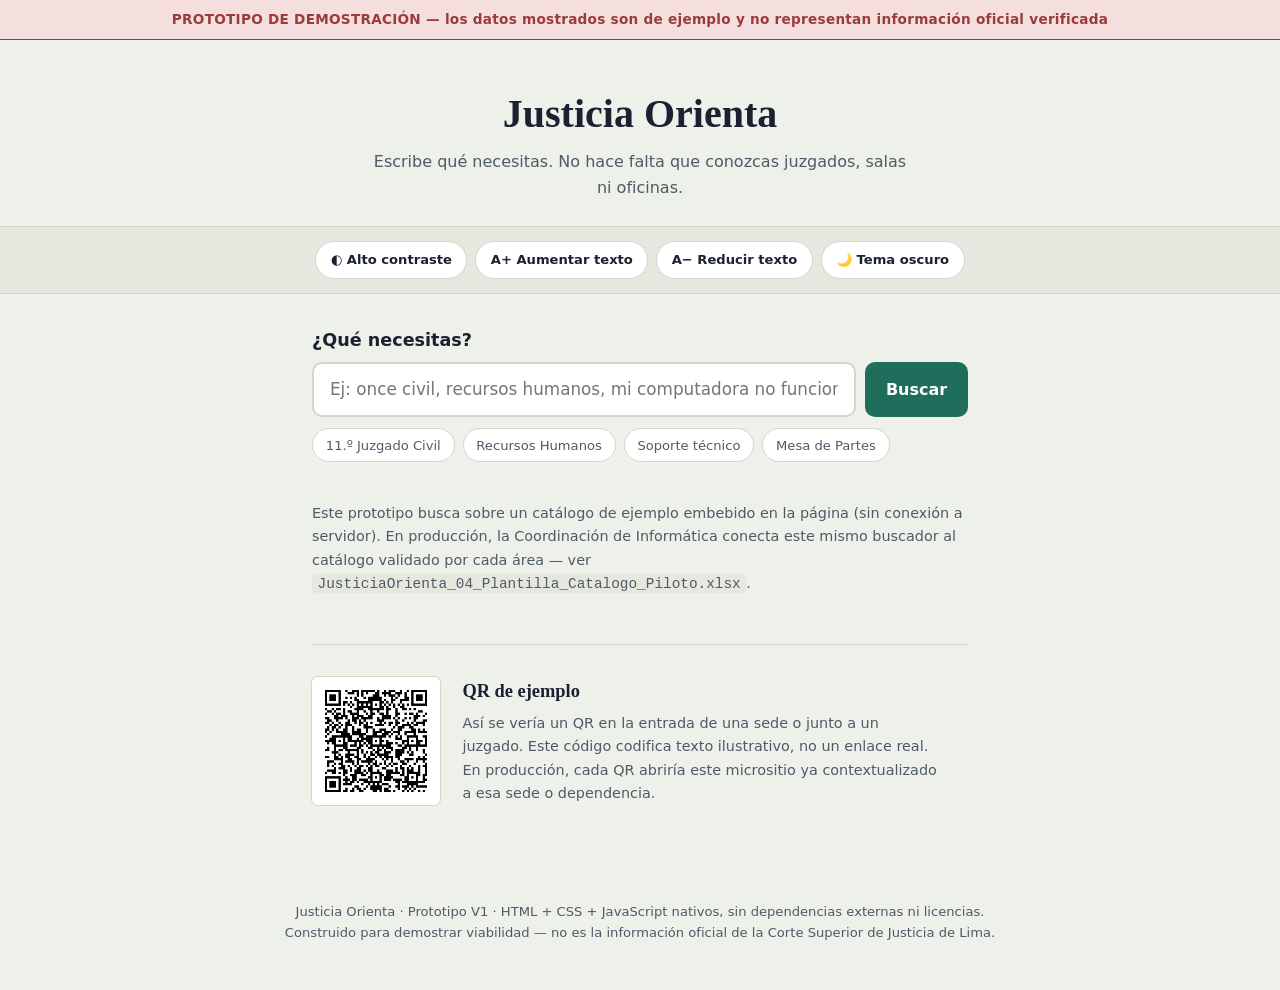
==== prototipo-v1/index.html @ 1df081e2 "Justicia Orienta: propuesta de concurso + prototipo V1 + backend V2 - Documentos oficiales del concu" ====
<!doctype html>
<html lang="es">
<head>
<meta charset="utf-8" />
<meta name="viewport" content="width=device-width, initial-scale=1" />
<title>Justicia Orienta — Prototipo V1</title>
<style>
  :root {
    --paper: #eef0ea; --ink: #1a2130; --ink-soft: #4e5a67; --line: #d3d6cc;
    --surface: #ffffff; --surface-soft: #e6e8e0;
    --accent: #a3670a; --accent-strong: #7d4e07; --accent-tint: #f3e2c2;
    --accent2: #1f6e5c; --accent2-strong: #144b3f; --accent2-tint: #d9ece6;
    --danger: #9c3b3b; --danger-tint: #f4dede;
    --font-display: 'Iowan Old Style','Palatino Linotype',Palatino,Georgia,serif;
    --font-body: 'Segoe UI',system-ui,-apple-system,Roboto,Arial,sans-serif;
    --font-mono: Consolas,'SFMono-Regular',Menlo,monospace;
    --fs: 16px;
  }
  @media (prefers-color-scheme: dark) {
    :root:not([data-theme="light"]) {
      --paper:#11151b; --ink:#ece9e1; --ink-soft:#a4adb6; --line:#2a323b;
      --surface:#181e26; --surface-soft:#1f2731;
      --accent:#e3a93c; --accent-strong:#f2c165; --accent-tint:#3a2f14;
      --accent2:#55b9a4; --accent2-strong:#86d3c2; --accent2-tint:#123029;
      --danger:#e08787; --danger-tint:#3a1f1f;
    }
  }
  :root[data-theme="dark"] {
    --paper:#11151b; --ink:#ece9e1; --ink-soft:#a4adb6; --line:#2a323b;
    --surface:#181e26; --surface-soft:#1f2731;
    --accent:#e3a93c; --accent-strong:#f2c165; --accent-tint:#3a2f14;
    --accent2:#55b9a4; --accent2-strong:#86d3c2; --accent2-tint:#123029;
    --danger:#e08787; --danger-tint:#3a1f1f;
  }
  html[data-contrast="alto"] {
    --paper:#000000; --ink:#ffffff; --ink-soft:#ffffff; --line:#ffffff;
    --surface:#000000; --surface-soft:#111111;
    --accent:#ffd166; --accent-strong:#ffd166; --accent-tint:#332900;
    --accent2:#7fffd4; --accent2-strong:#7fffd4; --accent2-tint:#00332a;
  }
  * { box-sizing: border-box; }
  body {
    margin: 0; background: var(--paper); color: var(--ink);
    font-family: var(--font-body); font-size: var(--fs); line-height: 1.6;
  }
  a { color: var(--accent-strong); }
  a:focus-visible, button:focus-visible, input:focus-visible {
    outline: 3px solid var(--accent2); outline-offset: 2px; border-radius: 4px;
  }
  .skip-link {
    position: absolute; left: -999px; top: 0; background: var(--accent2); color: #fff;
    padding: 0.6rem 1rem; z-index: 100;
  }
  .skip-link:focus { left: 1rem; top: 1rem; }

  .demo-banner {
    background: var(--danger-tint); color: var(--danger); border-bottom: 1px solid var(--danger);
    text-align: center; padding: 0.55rem 1rem; font-size: 0.85rem; font-weight: 700;
    letter-spacing: 0.02em;
  }

  header {
    padding: 2.4rem 1.5rem 1.6rem; text-align: center;
    border-bottom: 1px solid var(--line);
  }
  header h1 { font-family: var(--font-display); font-size: clamp(1.8rem,4vw,2.5rem); margin: 0.2rem 0; }
  header p { color: var(--ink-soft); max-width: 34rem; margin: 0 auto; }

  .toolbar {
    display: flex; flex-wrap: wrap; gap: 0.5rem; justify-content: center;
    padding: 0.9rem 1rem; border-bottom: 1px solid var(--line); background: var(--surface-soft);
  }
  .toolbar button {
    font: inherit; font-size: 0.82rem; font-weight: 600; cursor: pointer;
    background: var(--surface); color: var(--ink); border: 1px solid var(--line);
    border-radius: 100px; padding: 0.45rem 0.9rem;
  }
  .toolbar button[aria-pressed="true"] { background: var(--accent2); color: #fff; border-color: var(--accent2); }

  main { max-width: 44rem; margin: 0 auto; padding: 2rem 1.5rem 4rem; }

  .search-wrap { margin-bottom: 1.6rem; }
  .search-wrap label { display: block; font-weight: 700; margin-bottom: 0.5rem; font-size: 1.1rem; }
  .search-row { display: flex; gap: 0.6rem; }
  .search-row input {
    flex: 1; font: inherit; font-size: 1.05rem; padding: 0.75rem 1rem;
    border: 2px solid var(--line); border-radius: 10px; background: var(--surface); color: var(--ink);
  }
  .search-row button.go {
    font: inherit; font-weight: 700; background: var(--accent2); color: #fff; border: none;
    border-radius: 10px; padding: 0 1.3rem; cursor: pointer; font-size: 1rem;
  }
  .chips { display: flex; flex-wrap: wrap; gap: 0.5rem; margin-top: 0.7rem; }
  .chips button {
    font: inherit; font-size: 0.82rem; background: var(--surface); border: 1px solid var(--line);
    border-radius: 100px; padding: 0.35rem 0.8rem; cursor: pointer; color: var(--ink-soft);
  }

  #resultados { display: grid; gap: 0.9rem; }
  .card {
    background: var(--surface); border: 1px solid var(--line); border-radius: 12px;
    padding: 1.1rem 1.25rem;
  }
  .card-top { display: flex; justify-content: space-between; align-items: flex-start; gap: 0.6rem; }
  .card h2 { font-size: 1.15rem; margin: 0 0 0.15rem; font-family: var(--font-display); }
  .badge {
    font-size: 0.68rem; text-transform: uppercase; letter-spacing: 0.06em; font-weight: 700;
    padding: 0.2rem 0.55rem; border-radius: 100px; white-space: nowrap; flex: none;
  }
  .badge.jurisdiccional { background: var(--accent-tint); color: var(--accent-strong); }
  .badge.administrativa { background: var(--accent2-tint); color: var(--accent2-strong); }
  .badge.servicio { background: var(--surface-soft); color: var(--ink-soft); border: 1px solid var(--line); }

  .meta { font-size: 0.92rem; color: var(--ink-soft); margin: 0.5rem 0 0; }
  .meta strong { color: var(--ink); font-weight: 600; }
  .a11y-row { display: flex; flex-wrap: wrap; gap: 0.4rem; margin-top: 0.6rem; }
  .a11y-row span {
    font-size: 0.74rem; background: var(--accent2-tint); color: var(--accent2-strong);
    padding: 0.18rem 0.5rem; border-radius: 6px;
  }
  .card-actions { display: flex; flex-wrap: wrap; gap: 0.5rem; margin-top: 0.85rem; }
  .card-actions button, .card-actions a {
    font: inherit; font-size: 0.85rem; font-weight: 600; cursor: pointer;
    background: var(--surface-soft); color: var(--ink); border: 1px solid var(--line);
    border-radius: 8px; padding: 0.45rem 0.8rem; text-decoration: none;
  }
  .card-actions .primary { background: var(--accent2); color: #fff; border-color: var(--accent2); }

  .fallback {
    border: 1px dashed var(--line); border-radius: 12px; padding: 1.4rem;
    text-align: center; color: var(--ink-soft); font-size: 0.95rem;
  }
  .fallback strong { display: block; color: var(--ink); margin-bottom: 0.4rem; font-size: 1.05rem; }

  .hint { color: var(--ink-soft); font-size: 0.9rem; margin-top: 0.9rem; }
  .hint code {
    font-family: var(--font-mono); background: var(--surface-soft); padding: 0.1rem 0.35rem; border-radius: 4px;
  }

  .qr-section {
    margin-top: 3rem; padding-top: 2rem; border-top: 1px solid var(--line);
    display: flex; gap: 1.4rem; align-items: center; flex-wrap: wrap;
  }
  .qr-section img { width: 128px; height: 128px; border: 6px solid var(--surface); box-shadow: 0 0 0 1px var(--line); border-radius: 6px; }
  .qr-section .txt h3 { margin: 0 0 0.4rem; font-family: var(--font-display); font-size: 1.15rem; }
  .qr-section .txt p { margin: 0; color: var(--ink-soft); font-size: 0.9rem; max-width: 30rem; }

  footer { text-align: center; padding: 2rem 1.5rem 3rem; color: var(--ink-soft); font-size: 0.82rem; }
  .sr-only {
    position: absolute; width: 1px; height: 1px; padding: 0; margin: -1px; overflow: hidden;
    clip: rect(0,0,0,0); white-space: nowrap; border: 0;
  }
</style>
</head>
<body>
<a class="skip-link" href="#buscar">Saltar a la búsqueda</a>
<div class="demo-banner" role="note">
  PROTOTIPO DE DEMOSTRACIÓN — los datos mostrados son de ejemplo y no representan información oficial verificada
</div>

<header>
  <h1>Justicia Orienta</h1>
  <p>Escribe qué necesitas. No hace falta que conozcas juzgados, salas ni oficinas.</p>
</header>

<div class="toolbar" role="toolbar" aria-label="Preferencias de accesibilidad">
  <button id="btn-contraste" aria-pressed="false" type="button">◐ Alto contraste</button>
  <button id="btn-mas" type="button">A+ Aumentar texto</button>
  <button id="btn-menos" type="button">A− Reducir texto</button>
  <button id="btn-tema" aria-pressed="false" type="button">🌙 Tema oscuro</button>
</div>

<main>
  <div class="search-wrap">
    <form id="form-buscar">
      <label for="buscar">¿Qué necesitas?</label>
      <div class="search-row">
        <input id="buscar" type="text" autocomplete="off"
               placeholder="Ej: once civil, recursos humanos, mi computadora no funciona..." />
        <button class="go" type="submit">Buscar</button>
      </div>
    </form>
    <div class="chips" aria-label="Ejemplos de búsqueda">
      <button type="button" data-ej="11 civil">11.º Juzgado Civil</button>
      <button type="button" data-ej="recursos humanos">Recursos Humanos</button>
      <button type="button" data-ej="mi computadora no funciona">Soporte técnico</button>
      <button type="button" data-ej="presentar un documento">Mesa de Partes</button>
    </div>
  </div>

  <div id="resultados" aria-live="polite"></div>

  <p class="hint">Este prototipo busca sobre un catálogo de ejemplo embebido en la página (sin conexión a servidor). En producción, la Coordinación de Informática conecta este mismo buscador al catálogo validado por cada área — ver <code>JusticiaOrienta_04_Plantilla_Catalogo_Piloto.xlsx</code>.</p>

  <div class="qr-section">
    <img src="[data-uri]" alt="Código QR de ejemplo con la información del 11.º Juzgado Civil" />
    <div class="txt">
      <h3>QR de ejemplo</h3>
      <p>Así se vería un QR en la entrada de una sede o junto a un juzgado. Este código codifica texto ilustrativo, no un enlace real. En producción, cada QR abriría este micrositio ya contextualizado a esa sede o dependencia.</p>
    </div>
  </div>
</main>

<footer>
  Justicia Orienta · Prototipo V1 · HTML + CSS + JavaScript nativos, sin dependencias externas ni licencias.<br />
  Construido para demostrar viabilidad — no es la información oficial de la Corte Superior de Justicia de Lima.
</footer>

<script>
  // ── Catálogo de ejemplo (embebido para evitar dependencias de red/servidor) ──
  const CATALOGO = [
    {
      id: 1, tipo: "jurisdiccional", nombre: "11.º Juzgado Civil",
      alias: ["11 civil", "once civil", "juzgado civil 11", "onceavo civil", "11 juzgado civil"],
      sede: "Sede Alzamora Valdez", piso: "5", oficina: "503",
      horario: "Lunes a viernes, 8:00 a 16:00",
      servicios: "Audiencias, notificaciones, presentación de escritos",
      accesible: true, rampa: true, ascensor: true, banio: true,
      direccion: "Av. Abancay s/n, esquina Nicolás de Piérola, Cercado de Lima"
    },
    {
      id: 2, tipo: "administrativa", nombre: "Recursos Humanos",
      alias: ["rrhh", "personal", "recursos humanos"],
      sede: "Sede Alzamora Valdez", piso: "3", oficina: "302",
      horario: "Lunes a viernes, 8:30 a 16:30",
      servicios: "Trámites de personal",
      accesible: true, rampa: true, ascensor: true, banio: true,
      direccion: "Av. Abancay s/n, esquina Nicolás de Piérola, Cercado de Lima"
    },
    {
      id: 3, tipo: "administrativa", nombre: "Coordinación de Informática",
      alias: ["informatica", "soporte tecnico", "soporte", "mi computadora no funciona", "internet no funciona", "no funciona mi pc"],
      sede: "Sede Alzamora Valdez", piso: "2", oficina: "204",
      horario: "Lunes a viernes, 8:30 a 16:30",
      servicios: "Soporte técnico, mesa de ayuda",
      accesible: true, rampa: true, ascensor: true, banio: true,
      direccion: "Av. Abancay s/n, esquina Nicolás de Piérola, Cercado de Lima"
    },
    {
      id: 4, tipo: "servicio", nombre: "Mesa de Partes",
      alias: ["mesa de partes", "presentar documento", "presentar escrito", "presentar un documento"],
      sede: "Sede Alzamora Valdez", piso: "1 (ingreso)", oficina: "—",
      horario: "Lunes a viernes, 8:00 a 16:00",
      servicios: "Recepción de escritos y expedientes",
      accesible: true, rampa: true, ascensor: false, banio: true,
      direccion: "Av. Abancay s/n, esquina Nicolás de Piérola, Cercado de Lima"
    },
    {
      id: 5, tipo: "servicio", nombre: "Módulo de Orientación al Ciudadano",
      alias: ["orientacion", "informacion", "no se donde ir", "necesito ayuda", "no se que oficina necesito"],
      sede: "Sede Alzamora Valdez", piso: "1 (ingreso)", oficina: "—",
      horario: "Lunes a viernes, 8:00 a 16:00",
      servicios: "Orientación general y derivación",
      accesible: true, rampa: true, ascensor: false, banio: true,
      direccion: "Av. Abancay s/n, esquina Nicolás de Piérola, Cercado de Lima"
    }
  ];

  function normalizar(t) {
    return t
      .toLowerCase()
      .normalize("NFD").replace(/[̀-ͯ]/g, "")
      .replace(/[^a-z0-9\s]/g, " ")
      .replace(/\b(donde esta|donde queda|necesito|quiero ir a|como llego a|quiero|busco)\b/g, " ")
      .replace(/\s+/g, " ")
      .trim();
  }

  function buscar(q) {
    const nq = normalizar(q);
    if (!nq) return [];
    const tokens = nq.split(" ").filter(t => t.length > 1);
    const resultados = [];
    for (const dep of CATALOGO) {
      let score = 0;
      const nombreNorm = normalizar(dep.nombre);
      if (nombreNorm === nq) score += 10;
      if (dep.alias.some(a => normalizar(a) === nq)) score += 10;
      if (dep.alias.some(a => normalizar(a).includes(nq) || nq.includes(normalizar(a)))) score += 6;
      if (nombreNorm.includes(nq)) score += 5;
      for (const tok of tokens) {
        if (nombreNorm.includes(tok)) score += 1;
        if (dep.alias.some(a => normalizar(a).includes(tok))) score += 1;
        if (normalizar(dep.servicios).includes(tok)) score += 0.5;
      }
      if (score > 0) resultados.push({ dep, score });
    }
    resultados.sort((a, b) => b.score - a.score);
    return resultados.map(r => r.dep);
  }

  function badgeLabel(tipo) {
    return { jurisdiccional: "Jurisdiccional", administrativa: "Administrativa", servicio: "Servicio" }[tipo] || tipo;
  }

  function leerEnVozAlta(dep) {
    if (!("speechSynthesis" in window)) {
      alert("La lectura en voz alta no está disponible en este navegador.");
      return;
    }
    const texto = `${dep.nombre}. Se encuentra en ${dep.sede}, piso ${dep.piso}${dep.oficina && dep.oficina !== "—" ? ", oficina " + dep.oficina : ""}. Horario: ${dep.horario}. ${dep.accesible ? "Cuenta con ruta accesible." : ""}`;
    const u = new SpeechSynthesisUtterance(texto);
    u.lang = "es-PE";
    window.speechSynthesis.cancel();
    window.speechSynthesis.speak(u);
  }

  function render(query) {
    const cont = document.getElementById("resultados");
    cont.innerHTML = "";
    const items = buscar(query);

    if (!query.trim()) return;

    if (items.length === 0) {
      cont.innerHTML = `
        <div class="fallback" role="status">
          <strong>No podemos identificar con seguridad lo que buscas.</strong>
          Para evitar darte una orientación incorrecta, acércate al módulo de orientación en el ingreso
          o escribe al canal institucional de atención.
        </div>`;
      return;
    }

    for (const dep of items) {
      const card = document.createElement("article");
      card.className = "card";
      const osmQuery = encodeURIComponent(dep.direccion);
      card.innerHTML = `
        <div class="card-top">
          <h2>${dep.nombre}</h2>
          <span class="badge ${dep.tipo}">${badgeLabel(dep.tipo)}</span>
        </div>
        <p class="meta"><strong>${dep.sede}</strong> — Piso ${dep.piso}${dep.oficina && dep.oficina !== "—" ? ", oficina " + dep.oficina : ""}</p>
        <p class="meta">Horario: ${dep.horario}</p>
        <p class="meta">${dep.servicios}</p>
        <div class="a11y-row">
          ${dep.rampa ? "<span>Rampa</span>" : ""}
          ${dep.ascensor ? "<span>Ascensor</span>" : ""}
          ${dep.banio ? "<span>Baño accesible</span>" : ""}
        </div>
        <div class="card-actions">
          <button class="primary" type="button" data-leer="${dep.id}">🔊 Escuchar</button>
          <a href="https://www.openstreetmap.org/search?query=${osmQuery}" target="_blank" rel="noopener">Cómo llegar (OpenStreetMap)</a>
        </div>
      `;
      card.querySelector("[data-leer]").addEventListener("click", () => leerEnVozAlta(dep));
      cont.appendChild(card);
    }
  }

  document.getElementById("form-buscar").addEventListener("submit", (e) => {
    e.preventDefault();
    render(document.getElementById("buscar").value);
  });
  document.getElementById("buscar").addEventListener("input", (e) => render(e.target.value));
  document.querySelectorAll(".chips button").forEach(btn => {
    btn.addEventListener("click", () => {
      document.getElementById("buscar").value = btn.dataset.ej;
      render(btn.dataset.ej);
      document.getElementById("buscar").focus();
    });
  });

  // ── Accesibilidad ──
  const root = document.documentElement;
  let fontStep = 0;
  document.getElementById("btn-mas").addEventListener("click", () => {
    fontStep = Math.min(fontStep + 1, 3);
    root.style.setProperty("--fs", (16 + fontStep * 2.5) + "px");
  });
  document.getElementById("btn-menos").addEventListener("click", () => {
    fontStep = Math.max(fontStep - 1, -1);
    root.style.setProperty("--fs", (16 + fontStep * 2.5) + "px");
  });
  document.getElementById("btn-contraste").addEventListener("click", (e) => {
    const on = root.getAttribute("data-contrast") === "alto";
    root.setAttribute("data-contrast", on ? "normal" : "alto");
    e.target.setAttribute("aria-pressed", String(!on));
  });
  document.getElementById("btn-tema").addEventListener("click", (e) => {
    const on = root.getAttribute("data-theme") === "dark";
    root.setAttribute("data-theme", on ? "light" : "dark");
    e.target.setAttribute("aria-pressed", String(!on));
  });
</script>
</body>
</html>
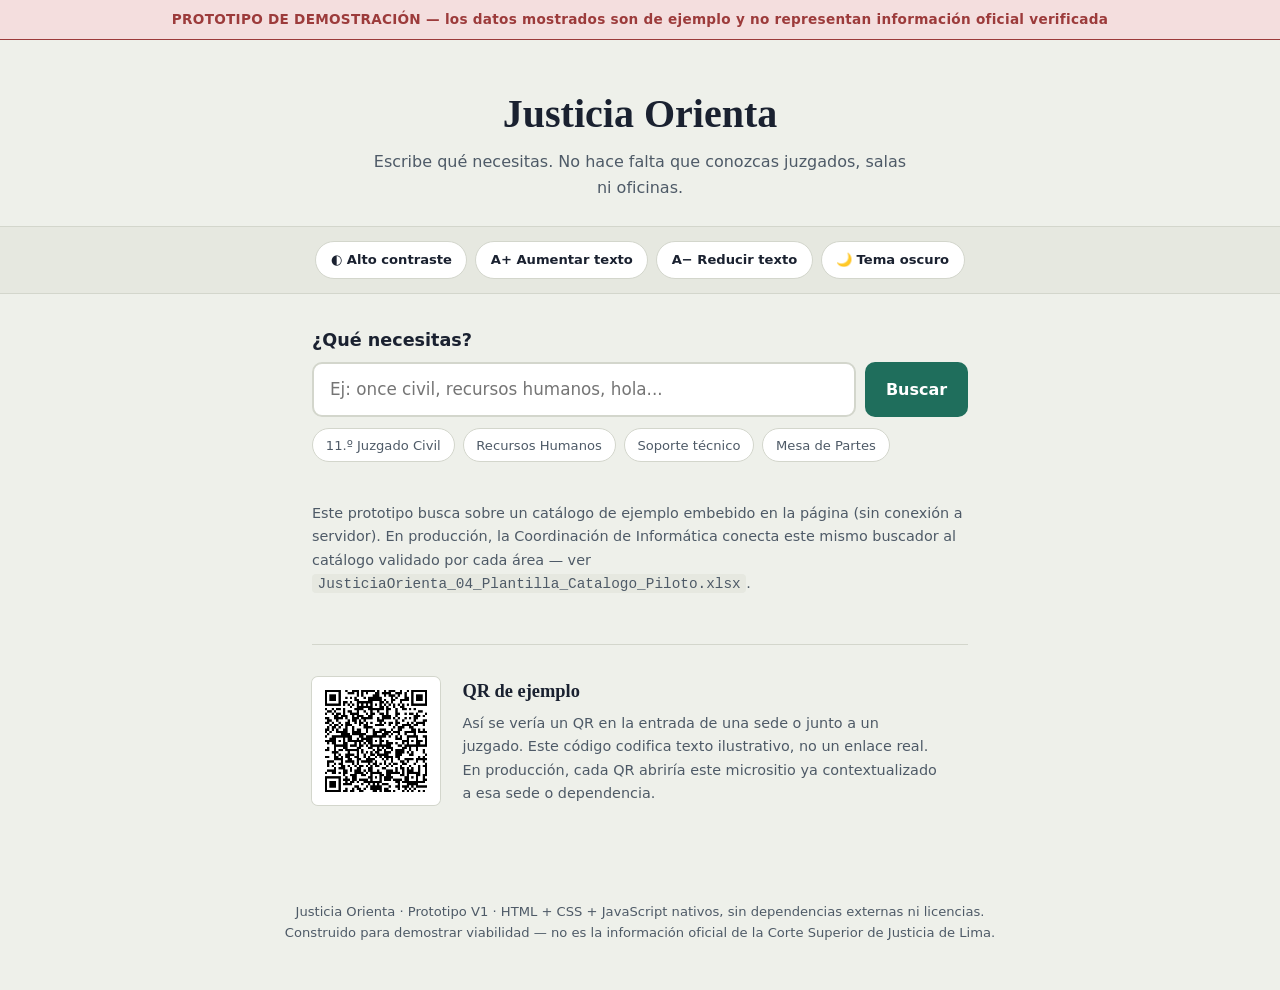
==== commit f4323f88: "Sube documentos del concurso, capturas de referencia y logs locales pendientes Incluye la documentac" ====
--- a/prototipo-v1/index.html
+++ b/prototipo-v1/index.html
@@ -176,14 +176,14 @@
       <label for="buscar">¿Qué necesitas?</label>
       <div class="search-row">
         <input id="buscar" type="text" autocomplete="off"
-               placeholder="Ej: once civil, recursos humanos, mi computadora no funciona..." />
+               placeholder="Ej: once civil, recursos humanos, hola..." />
         <button class="go" type="submit">Buscar</button>
       </div>
     </form>
     <div class="chips" aria-label="Ejemplos de búsqueda">
       <button type="button" data-ej="11 civil">11.º Juzgado Civil</button>
       <button type="button" data-ej="recursos humanos">Recursos Humanos</button>
-      <button type="button" data-ej="mi computadora no funciona">Soporte técnico</button>
+      <button type="button" data-ej="mesa de partes">Soporte técnico</button>
       <button type="button" data-ej="presentar un documento">Mesa de Partes</button>
     </div>
   </div>
